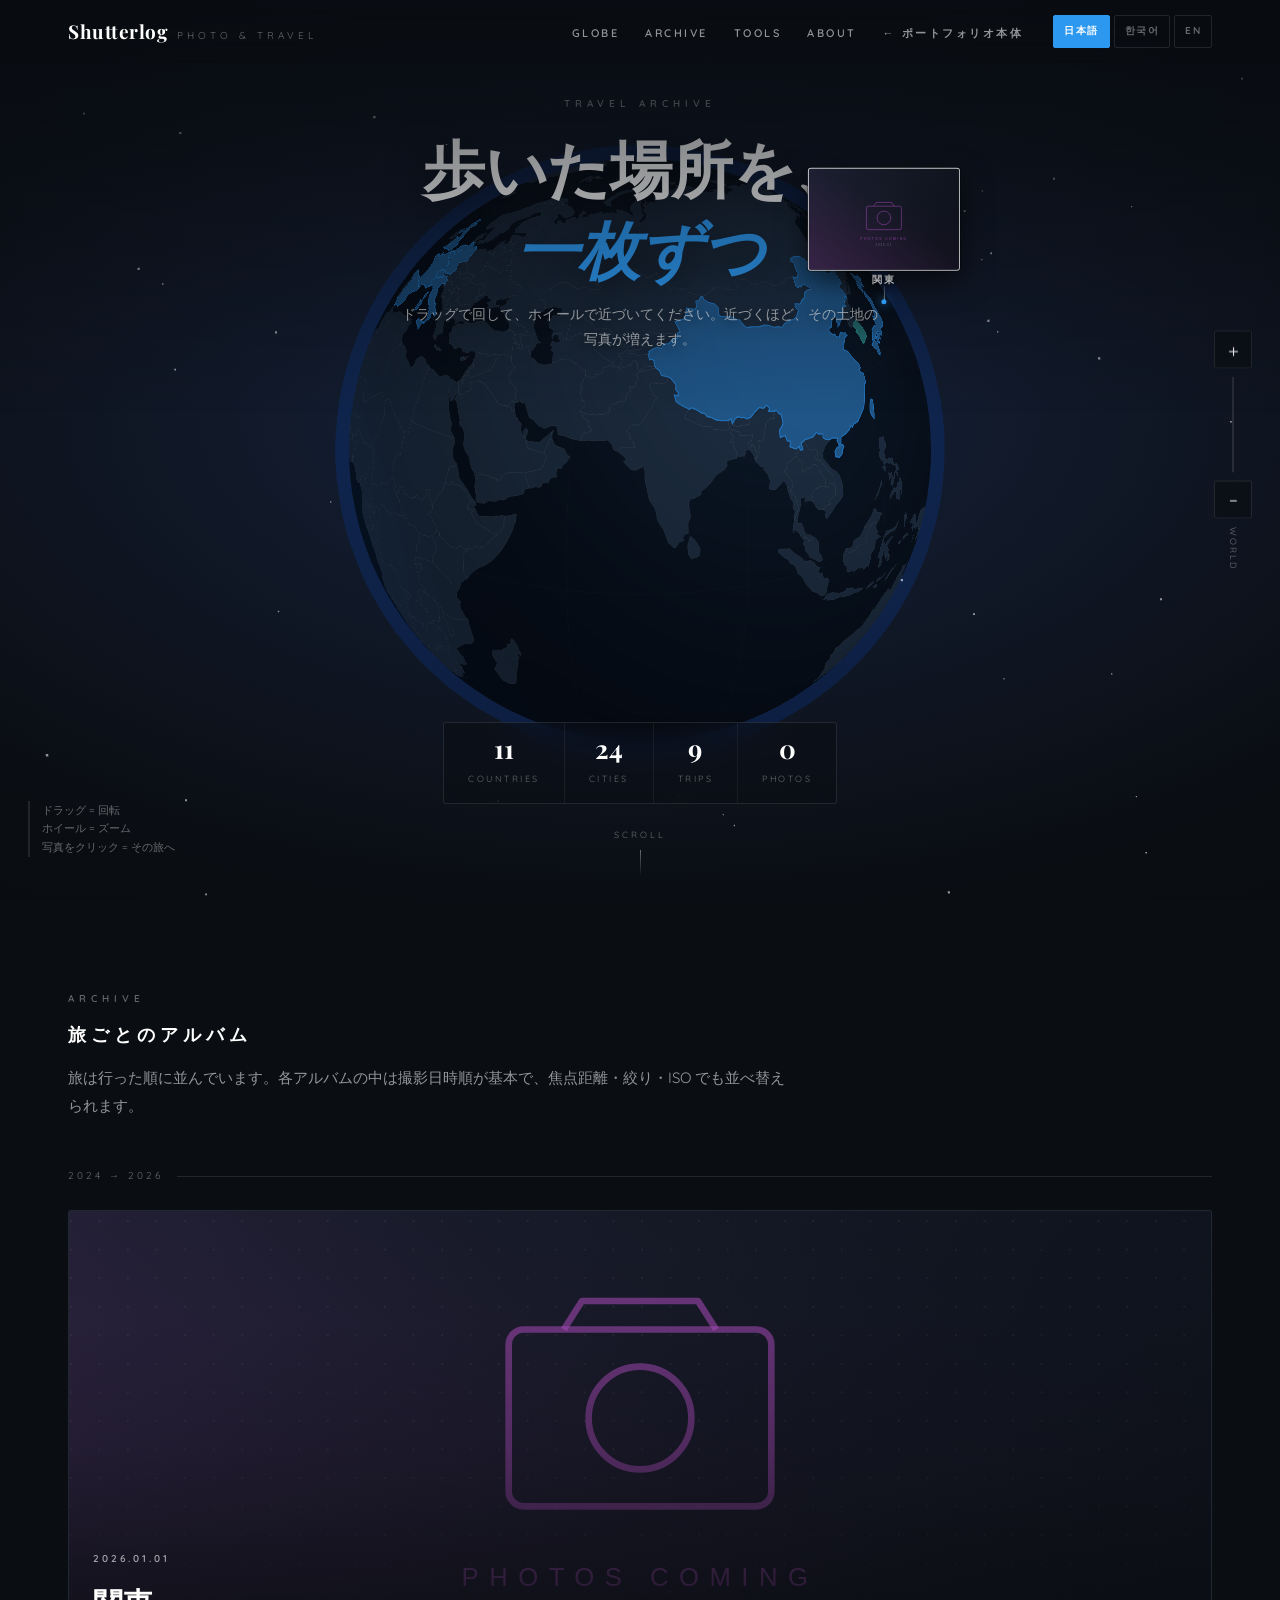
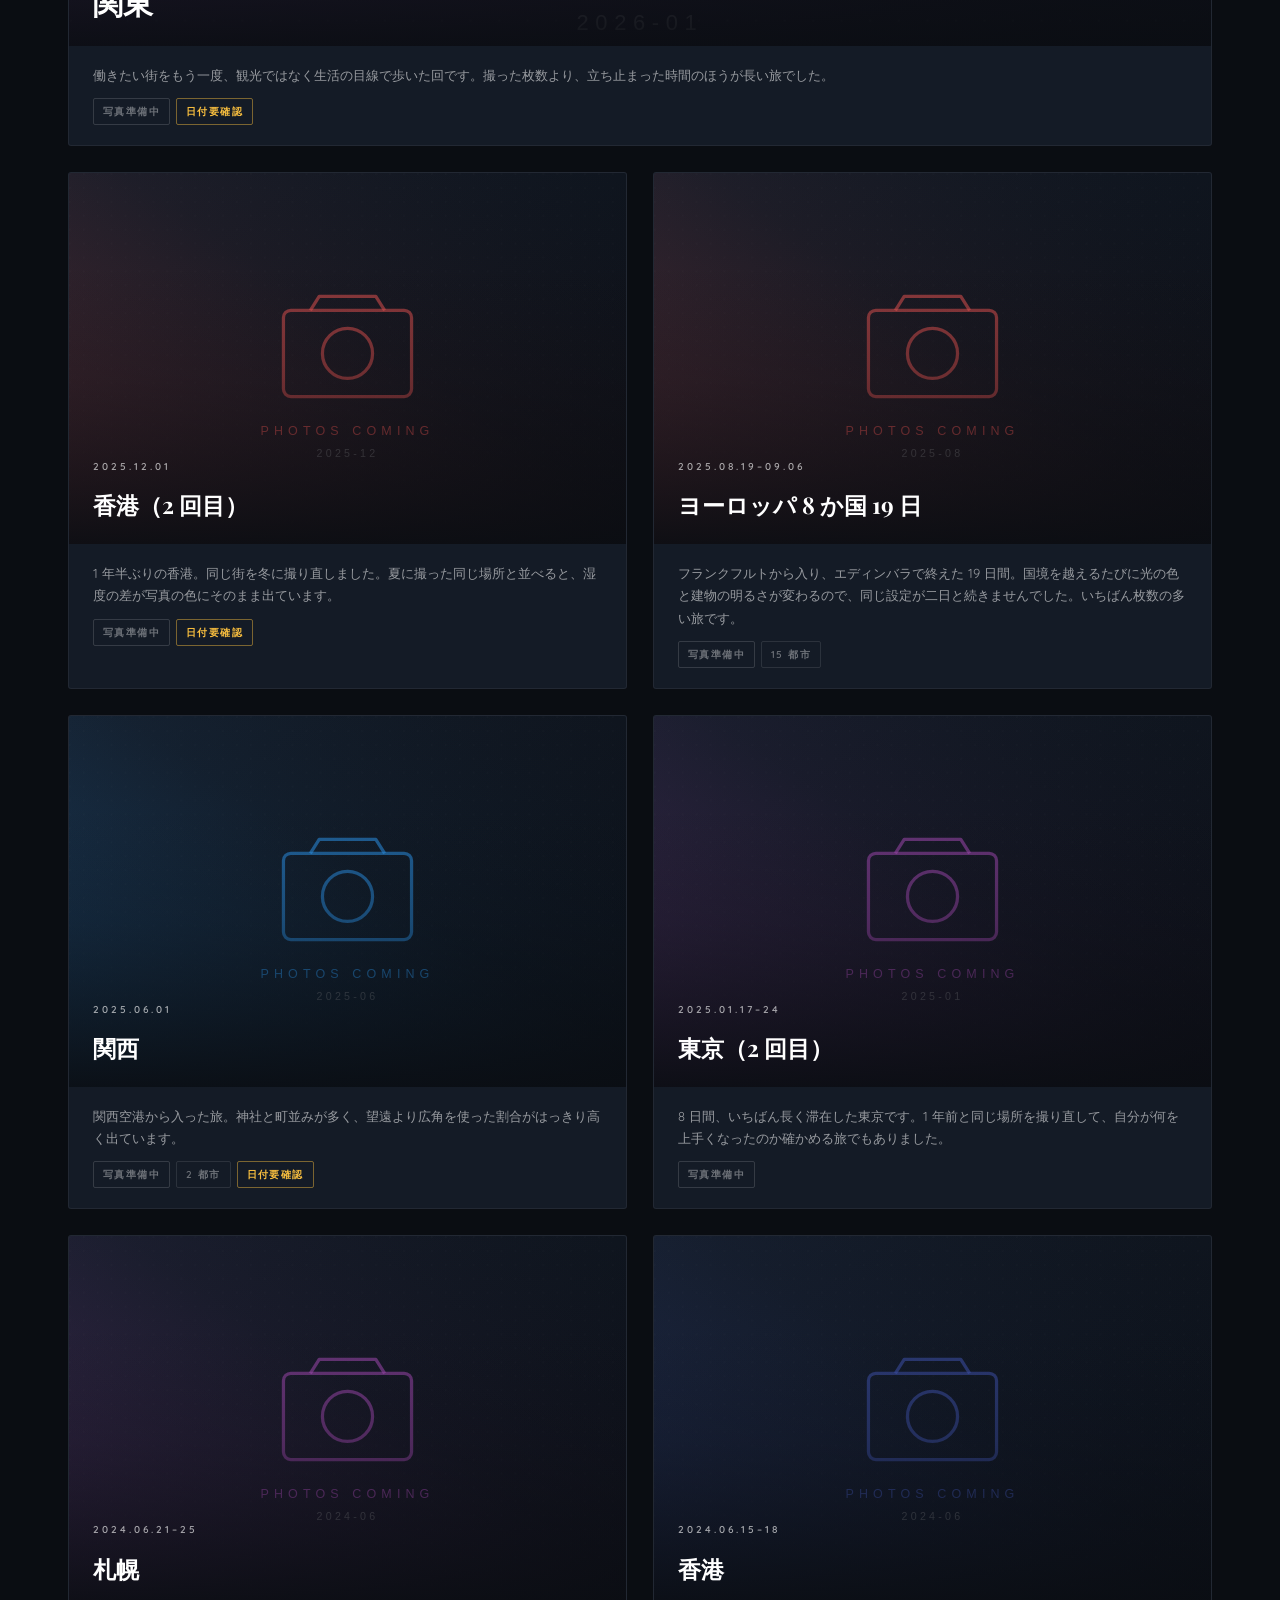
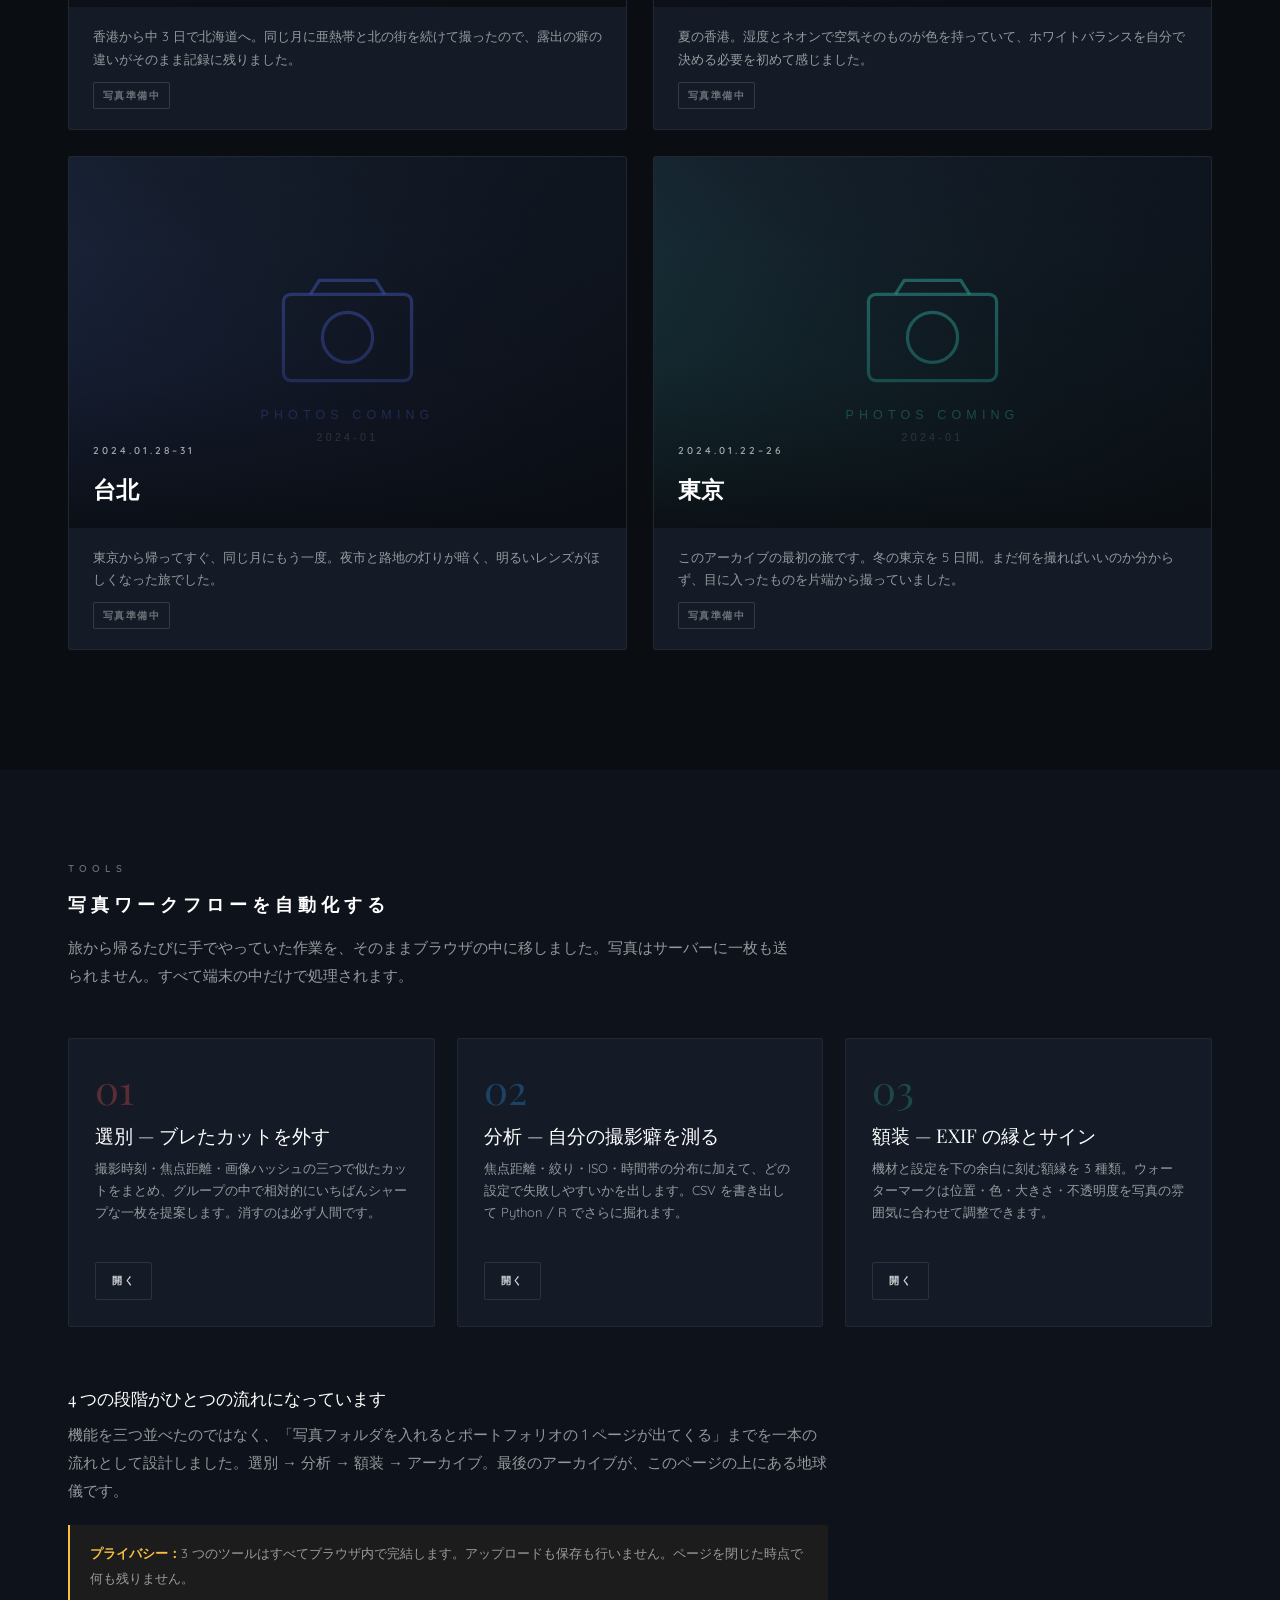
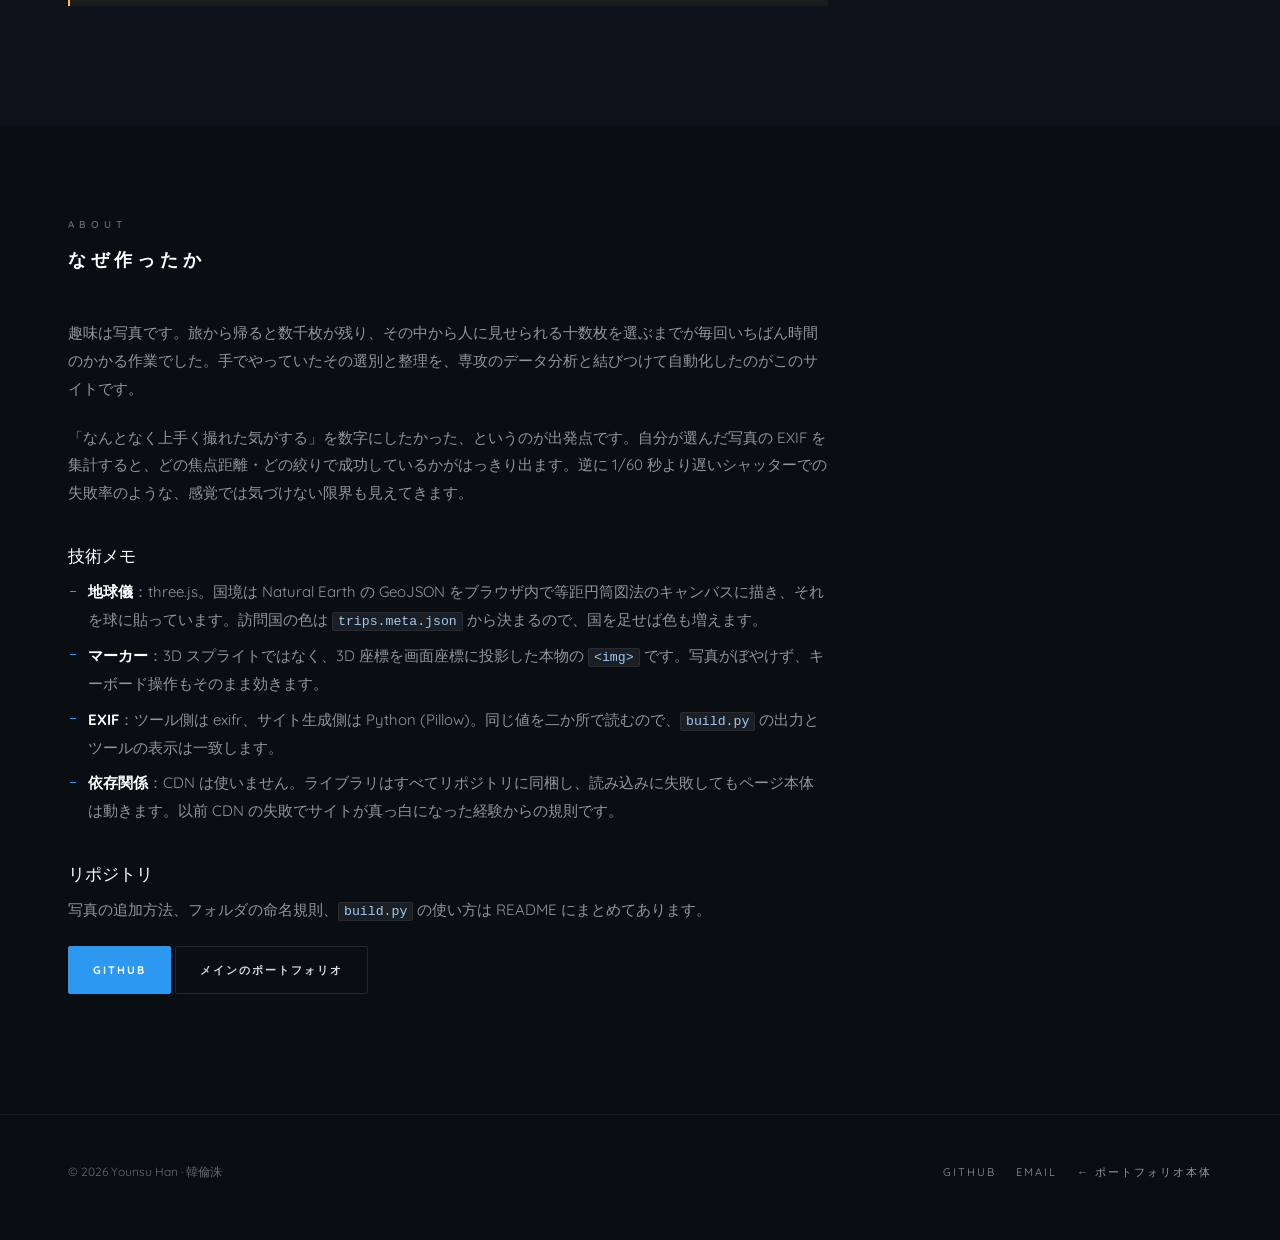
==== photo/index.html @ c4bc8bc1 "1" ====
<!DOCTYPE html>
<html lang="ja">
<head>
<meta charset="UTF-8" />
<meta name="viewport" content="width=device-width, initial-scale=1.0" />
<title>Shutterlog | 韓倫洙の写真と旅</title>
<meta name="description" content="ハンヨンス（韓倫洙）の趣味ポートフォリオ。旅の写真アーカイブと、自分の撮影ワークフローのために作った 3 つのブラウザツール（選別・EXIF 分析・額装）。" />
<meta property="og:title" content="Shutterlog | 韓倫洙の写真と旅" />
<meta property="og:description" content="旅の写真アーカイブと、自分のために作った写真ツール。すべてブラウザ内で動きます。" />
<meta property="og:type" content="website" />

<link rel="icon" href="data:image/svg+xml,%3Csvg xmlns='http://www.w3.org/2000/svg' viewBox='0 0 32 32'%3E%3Crect width='32' height='32' rx='6' fill='%230a0d12'/%3E%3Ccircle cx='16' cy='17' r='7' fill='none' stroke='%232c98f0' stroke-width='2'/%3E%3Cpath d='M9 10l2-3h10l2 3' fill='none' stroke='%232c98f0' stroke-width='2'/%3E%3C/svg%3E" />

<link rel="preconnect" href="https://fonts.googleapis.com" />
<link rel="preconnect" href="https://fonts.gstatic.com" crossorigin />
<link href="https://fonts.googleapis.com/css2?family=Quicksand:wght@300;400;500;600;700&family=Playfair+Display:ital,wght@0,400;0,700;1,400;1,700&display=swap" rel="stylesheet" />

<!-- ?v= 는 캐시 무효화용입니다. CSS / JS 를 고칠 때마다 숫자를 올리세요. -->
<link rel="stylesheet" href="style.css?v=5" />
</head>
<body>

<a class="skip-link" href="#main">Skip to content</a>

<header class="site-header" id="site-header">
  <div class="wrap">
    <a class="brand" href="./"><b>Shutterlog</b><span>Photo &amp; Travel</span></a>

    <button type="button" class="nav-toggle js-nav-toggle" aria-label="Menu" aria-expanded="false" aria-controls="site-nav">
      <span></span>
    </button>

    <nav class="site-nav" id="site-nav" aria-label="Section">
      <ul>
        <li><a href="#globe"   data-i18n="nav.globe">Globe</a></li>
        <li><a href="#archive" data-i18n="nav.archive">Archive</a></li>
        <li><a href="#tools"   data-i18n="nav.tools">Tools</a></li>
        <li><a href="#about"   data-i18n="nav.about">About</a></li>
        <li><a href="../" data-i18n="nav.main">← ポートフォリオ本体</a></li>
      </ul>
    </nav>

    <div class="lang-switch" role="group" aria-label="Language / 言語 / 언어">
      <button type="button" data-lang="ja" aria-pressed="true"  lang="ja">日本語</button>
      <button type="button" data-lang="ko" aria-pressed="false" lang="ko">한국어</button>
      <button type="button" data-lang="en" aria-pressed="false" lang="en">EN</button>
    </div>
  </div>
</header>

<main id="main">

  <!-- ============================================================== -->
  <!-- 지구본                                                          -->
  <!-- ============================================================== -->
  <section class="globe-stage" id="globe">
    <canvas id="globe-canvas" aria-hidden="true"></canvas>
    <div class="globe-markers" id="globe-markers"></div>

    <div class="globe-fallback">
      <div>
        <span class="heading-meta">Travel Archive</span>
        <h2 class="section-heading" data-i18n="globe.fallbackTitle">お使いの環境では地球儀を表示できません</h2>
        <p style="margin-top:16px;color:var(--dim)" data-i18n="globe.fallbackBody">下の一覧から旅ごとにご覧いただけます。</p>
        <p style="margin-top:20px"><a class="btn btn-primary" href="#archive" data-i18n="globe.fallbackCta">旅の一覧へ</a></p>
      </div>
    </div>

    <div class="globe-ui">
      <div class="globe-intro">
        <span class="heading-meta" data-i18n="globe.eyebrow">Travel Archive</span>
        <h1 id="globe-title">
          <span data-i18n="globe.title1">歩いた場所を、</span><br />
          <span class="accent" data-i18n="globe.title2">一枚ずつ</span>
        </h1>
        <p data-i18n="globe.lead">ドラッグで回して、ホイールで近づいてください。近づくほど、その土地の写真が増えます。</p>
      </div>

      <div class="globe-stats" id="globe-stats" aria-live="polite">
        <div><b data-count="countries">11</b><span data-i18n="stats.countries">Countries</span></div>
        <div><b data-count="cities">24</b><span data-i18n="stats.cities">Cities</span></div>
        <div><b data-count="trips">9</b><span data-i18n="stats.trips">Trips</span></div>
        <div><b data-count="photos">0</b><span data-i18n="stats.photos">Photos</span></div>
      </div>

      <div class="globe-zoom" role="group" aria-label="Zoom">
        <button type="button" id="zoom-in" aria-label="Zoom in">＋</button>
        <div class="zoom-rail"><div class="zoom-fill" id="zoom-fill"></div></div>
        <button type="button" id="zoom-out" aria-label="Zoom out">−</button>
        <span class="zoom-level" id="zoom-level">WORLD</span>
      </div>

      <p class="globe-hint">
        <span data-i18n="globe.hint1">ドラッグ = 回転</span><br />
        <span data-i18n="globe.hint2">ホイール = ズーム</span><br />
        <span data-i18n="globe.hint3">写真をクリック = その旅へ</span>
      </p>

      <article class="globe-peek" id="globe-peek" aria-live="polite">
        <img id="peek-img" src="" alt="" />
        <div class="globe-peek-body">
          <span class="heading-meta" id="peek-when">—</span>
          <h3 id="peek-title">—</h3>
          <p id="peek-note">—</p>
          <a class="btn btn-sm btn-primary" id="peek-link" href="#" data-i18n="globe.peekCta">この旅を見る</a>
        </div>
      </article>

      <a class="globe-scroll" href="#archive"><span data-i18n="globe.scroll">Scroll</span></a>
    </div>
  </section>

  <!-- ============================================================== -->
  <!-- 여행 아카이브                                                    -->
  <!-- ============================================================== -->
  <section class="section" id="archive">
    <div class="wrap">
      <div class="heading-block reveal">
        <span class="heading-meta" data-i18n="archive.eyebrow">Archive</span>
        <h2 class="section-heading" data-i18n="archive.heading">旅ごとのアルバム</h2>
        <p data-i18n="archive.lead">旅は行った順に並んでいます。各アルバムの中は撮影日時順が基本で、焦点距離・絞り・ISO でも並べ替えられます。</p>
      </div>

      <p class="trip-axis reveal"><span id="axis-label">2024 → 2026</span></p>

      <div class="trip-grid" id="trip-grid">
        <!-- JS 가 채웁니다. 스크립트가 죽었을 때를 위한 안내: -->
        <noscript>
          <p style="color:var(--dim)">旅の一覧を表示するには JavaScript が必要です。
            <a href="data/trips.json">trips.json</a> に全データがあります。</p>
        </noscript>
      </div>
    </div>
  </section>

  <!-- ============================================================== -->
  <!-- 도구                                                            -->
  <!-- ============================================================== -->
  <section class="section section--alt" id="tools">
    <div class="wrap">
      <div class="heading-block reveal">
        <span class="heading-meta" data-i18n="tools.eyebrow">Tools</span>
        <h2 class="section-heading" data-i18n="tools.heading">写真ワークフローを自動化する</h2>
        <p data-i18n="tools.lead">旅から帰るたびに手でやっていた作業を、そのままブラウザの中に移しました。写真はサーバーに一枚も送られません。すべて端末の中だけで処理されます。</p>
      </div>

      <div class="tool-grid">
        <a class="tool-card reveal" href="tools/cull.html" style="--accent:var(--red)">
          <span class="tool-step">01</span>
          <h3 data-i18n="tool1.title">選別 — ブレたカットを外す</h3>
          <p data-i18n="tool1.body">撮影時刻・焦点距離・画像ハッシュの三つで似たカットをまとめ、グループの中で相対的にいちばんシャープな一枚を提案します。消すのは必ず人間です。</p>
          <span class="btn btn-sm btn-outline" data-i18n="tool.open">開く</span>
        </a>

        <a class="tool-card reveal" href="tools/stats.html" style="--accent:var(--primary)">
          <span class="tool-step">02</span>
          <h3 data-i18n="tool2.title">分析 — 自分の撮影癖を測る</h3>
          <p data-i18n="tool2.body">焦点距離・絞り・ISO・時間帯の分布に加えて、どの設定で失敗しやすいかを出します。CSV を書き出して Python / R でさらに掘れます。</p>
          <span class="btn btn-sm btn-outline" data-i18n="tool.open">開く</span>
        </a>

        <a class="tool-card reveal" href="tools/frame.html" style="--accent:var(--teal)">
          <span class="tool-step">03</span>
          <h3 data-i18n="tool3.title">額装 — EXIF の縁とサイン</h3>
          <p data-i18n="tool3.body">機材と設定を下の余白に刻む額縁を 3 種類。ウォーターマークは位置・色・大きさ・不透明度を写真の雰囲気に合わせて調整できます。</p>
          <span class="btn btn-sm btn-outline" data-i18n="tool.open">開く</span>
        </a>
      </div>

      <div class="prose reveal" style="margin-top:4em">
        <h3 data-i18n="tools.pipeTitle">4 つの段階がひとつの流れになっています</h3>
        <p data-i18n="tools.pipeBody">機能を三つ並べたのではなく、「写真フォルダを入れるとポートフォリオの 1 ページが出てくる」までを一本の流れとして設計しました。選別 → 分析 → 額装 → アーカイブ。最後のアーカイブが、このページの上にある地球儀です。</p>
        <div class="note-box" data-i18n="tools.privacy"><b>プライバシー：</b>3 つのツールはすべてブラウザ内で完結します。アップロードも保存も行いません。ページを閉じた時点で何も残りません。</div>
      </div>
    </div>
  </section>

  <!-- ============================================================== -->
  <!-- About                                                          -->
  <!-- ============================================================== -->
  <section class="section" id="about">
    <div class="wrap">
      <div class="heading-block reveal">
        <span class="heading-meta" data-i18n="about.eyebrow">About</span>
        <h2 class="section-heading" data-i18n="about.heading">なぜ作ったか</h2>
      </div>

      <div class="prose reveal">
        <p data-i18n="about.p1">趣味は写真です。旅から帰ると数千枚が残り、その中から人に見せられる十数枚を選ぶまでが毎回いちばん時間のかかる作業でした。手でやっていたその選別と整理を、専攻のデータ分析と結びつけて自動化したのがこのサイトです。</p>
        <p data-i18n="about.p2">「なんとなく上手く撮れた気がする」を数字にしたかった、というのが出発点です。自分が選んだ写真の EXIF を集計すると、どの焦点距離・どの絞りで成功しているかがはっきり出ます。逆に 1/60 秒より遅いシャッターでの失敗率のような、感覚では気づけない限界も見えてきます。</p>

        <h3 data-i18n="about.techTitle">技術メモ</h3>
        <ul>
          <li data-i18n="about.tech1"><strong>地球儀</strong>：three.js。国境は Natural Earth の GeoJSON をブラウザ内で等距円筒図法のキャンバスに描き、それを球に貼っています。訪問国の色は <code>trips.meta.json</code> から決まるので、国を足せば色も増えます。</li>
          <li data-i18n="about.tech2"><strong>マーカー</strong>：3D スプライトではなく、3D 座標を画面座標に投影した本物の <code>&lt;img&gt;</code> です。写真がぼやけず、キーボード操作もそのまま効きます。</li>
          <li data-i18n="about.tech3"><strong>EXIF</strong>：ツール側は exifr、サイト生成側は Python (Pillow)。同じ値を二か所で読むので、<code>build.py</code> の出力とツールの表示は一致します。</li>
          <li data-i18n="about.tech4"><strong>依存関係</strong>：CDN は使いません。ライブラリはすべてリポジトリに同梱し、読み込みに失敗してもページ本体は動きます。以前 CDN の失敗でサイトが真っ白になった経験からの規則です。</li>
        </ul>

        <h3 data-i18n="about.repoTitle">リポジトリ</h3>
        <p data-i18n="about.repoBody">写真の追加方法、フォルダの命名規則、<code>build.py</code> の使い方は README にまとめてあります。</p>
        <p>
          <a class="btn btn-primary" href="https://github.com/YSHHAN36565362/githubpage" target="_blank" rel="noopener">GitHub</a>
          <a class="btn btn-outline" href="../" data-i18n="about.mainCta">メインのポートフォリオ</a>
        </p>
      </div>
    </div>
  </section>

</main>

<footer class="site-footer">
  <div class="wrap">
    <p>&copy; <span id="year">2026</span> Younsu Han · 韓倫洙</p>
    <nav>
      <a href="https://github.com/YSHHAN36565362" target="_blank" rel="noopener">GitHub</a>
      <a href="mailto:colejason932@gmail.com">Email</a>
      <a href="../" data-i18n="nav.main">← ポートフォリオ本体</a>
    </nav>
  </div>
</footer>

<!-- vendored — CDN 을 쓰지 않습니다. 하나가 실패해도 페이지는 살아 있습니다. -->
<script src="vendor/three.min.js?v=1"></script>
<script src="vendor/anime.min.js?v=1"></script>
<script src="data/world-110m.js?v=1"></script>
<script src="data/trips.js?v=1"></script>
<script src="js/i18n.js?v=1"></script>
<script src="js/globe.js?v=1"></script>
<script src="js/main.js?v=1"></script>
</body>
</html>
---- photo/style.css ----
/* ==================================================================
   style.css — Shutterlog (사진 · 여행 취미 포트폴리오)

   자기소개 사이트(githubpage)와 같은 디자인 언어를 씁니다:
     · 강조색 #2c98f0 + 틸 #2fa499
     · Quicksand(본문) + Playfair Display(제목)
     · 대문자 + 자간 5px 로 위계를 만들고, 글자 크기는 키우지 않음

   다른 점은 하나입니다 — 이쪽은 어두운 배경입니다.
   사진을 보여주는 사이트에서 흰 배경은 사진의 밝기를 잡아먹습니다.
   같은 팔레트를 어두운 면 위에 올린 것이지, 새 팔레트가 아닙니다.
   ================================================================== */

:root {
  --primary: #2c98f0;
  --teal:    #2fa499;
  --amber:   #f9bf3f;
  --red:     #ec5453;
  --purple:  #a84cb8;
  --indigo:  #4054b2;

  --bg:      #0a0d12;   /* 페이지 바닥 */
  --bg-2:    #0e131b;   /* 섹션 교대 */
  --panel:   #141b26;   /* 카드 */
  --panel-2: #1b2431;   /* 카드 위의 카드 */
  --line:    rgba(255,255,255,.10);
  --line-2:  rgba(255,255,255,.06);

  --text: rgba(255,255,255,.84);
  --dim:  rgba(255,255,255,.56);
  --meta: rgba(255,255,255,.38);

  --font-primary: 'Quicksand', -apple-system, BlinkMacSystemFont, 'Hiragino Sans',
                  'Noto Sans JP', 'Noto Sans KR', 'Malgun Gothic', sans-serif;
  --font-heading: 'Playfair Display', Georgia, 'Hiragino Mincho ProN',
                  'Noto Serif JP', 'Noto Serif KR', serif;
  --font-mono: 'SFMono-Regular', ui-monospace, Menlo, Consolas, monospace;

  --wrap: 1200px;
  --ease: cubic-bezier(.22,.61,.36,1);
  --ease-back: cubic-bezier(.175,.885,.32,1.275);
  --header-h: 64px;
}

*, *::before, *::after { box-sizing: border-box; }
html, body, h1, h2, h3, h4, p, ul, ol, li, figure, dl, dd { margin: 0; padding: 0; }
ul, ol { list-style: none; }

/* display:flex / grid 는 UA 스타일시트의 [hidden]{display:none} 을 이깁니다.
   숨기라고 했는데 보이는 사고를 막기 위한 전역 규칙입니다. */
[hidden] { display: none !important; }

html {
  scroll-behavior: smooth;
  scroll-padding-top: calc(var(--header-h) + 12px);
  overflow-x: clip;               /* hidden 과 달리 sticky 를 망가뜨리지 않습니다 */
  background: var(--bg);
}

body {
  font-family: var(--font-primary);
  font-size: 15px;
  line-height: 1.85;
  color: var(--text);
  background: var(--bg);
  -webkit-font-smoothing: antialiased;
  text-rendering: optimizeLegibility;
}

h1, h2, h3, h4 { font-family: var(--font-heading); font-weight: 400; color: #fff; line-height: 1.3; }
p { margin-bottom: 1.4em; }
p:last-child { margin-bottom: 0; }
img { max-width: 100%; display: block; }

a { color: var(--primary); text-decoration: none; transition: color .25s var(--ease); }
a:hover { color: #fff; }

::selection { background: var(--primary); color: #fff; }
:focus-visible { outline: 2px solid var(--primary); outline-offset: 3px; border-radius: 2px; }

.skip-link {
  position: absolute; left: -9999px; top: 0; z-index: 3000;
  background: var(--primary); color: #fff; padding: 10px 18px; font-weight: 700;
}
.skip-link:focus { left: 0; }

.sr-only {
  position: absolute; width: 1px; height: 1px; padding: 0; margin: -1px;
  overflow: hidden; clip: rect(0 0 0 0); white-space: nowrap; border: 0;
}

.wrap { max-width: var(--wrap); margin: 0 auto; padding: 0 28px; }

/* ==================================================================
   헤더
   ================================================================== */
.site-header {
  position: fixed; inset: 0 0 auto 0; z-index: 900; height: var(--header-h);
  display: flex; align-items: center;
  background: rgba(10,13,18,.55);
  backdrop-filter: blur(14px); -webkit-backdrop-filter: blur(14px);
  border-bottom: 1px solid transparent;
  transition: background .3s var(--ease), border-color .3s var(--ease);
}
.site-header.is-stuck { background: rgba(10,13,18,.9); border-bottom-color: var(--line-2); }
.site-header .wrap { display: flex; align-items: center; gap: 22px; width: 100%; }

.brand { display: flex; align-items: baseline; gap: 9px; font-family: var(--font-heading); color: #fff; }
.brand:hover { color: #fff; }
.brand b { font-weight: 700; font-size: 19px; letter-spacing: .5px; }
.brand span { font-size: 10px; letter-spacing: 4px; text-transform: uppercase; color: var(--meta); font-family: var(--font-primary); }

.site-nav { margin-left: auto; }
.site-nav ul { display: flex; gap: 26px; align-items: center; }
.site-nav a {
  font-size: 11px; letter-spacing: 2.5px; text-transform: uppercase;
  font-weight: 600; color: var(--dim); position: relative; padding: 6px 0;
}
.site-nav a::after {
  content: ''; position: absolute; left: 0; right: 100%; bottom: 0; height: 1px;
  background: var(--primary); transition: right .3s var(--ease);
}
.site-nav a:hover, .site-nav a[aria-current="page"] { color: #fff; }
.site-nav a:hover::after, .site-nav a[aria-current="page"]::after { right: 0; }

.lang-switch { display: flex; gap: 4px; margin-left: 8px; }
.lang-switch button {
  font: inherit; font-size: 10px; letter-spacing: 1.5px; font-weight: 700;
  padding: 6px 10px; border: 1px solid var(--line); background: transparent;
  color: var(--meta); cursor: pointer; border-radius: 2px;
  transition: all .25s var(--ease);
}
.lang-switch button:hover { color: #fff; border-color: rgba(255,255,255,.28); }
.lang-switch button[aria-pressed="true"] { background: var(--primary); border-color: var(--primary); color: #fff; }

.nav-toggle { display: none; }

/* ==================================================================
   버튼
   ================================================================== */
.btn {
  display: inline-flex; align-items: center; gap: 8px;
  font-size: 11px; font-weight: 700; letter-spacing: 2px; text-transform: uppercase;
  padding: 13px 24px; border-radius: 2px; border: 1px solid transparent;
  cursor: pointer; font-family: var(--font-primary);
  transition: all .28s var(--ease); white-space: nowrap;
}
.btn-primary { background: var(--primary); border-color: var(--primary); color: #fff; }
.btn-primary:hover { background: transparent; color: var(--primary); }
.btn-teal { background: var(--teal); border-color: var(--teal); color: #fff; }
.btn-teal:hover { background: transparent; color: var(--teal); }
.btn-outline { border-color: var(--line); color: var(--text); background: transparent; }
.btn-outline:hover { border-color: #fff; color: #fff; }
.btn-sm { padding: 9px 16px; font-size: 10px; letter-spacing: 1.5px; }
.btn[disabled] { opacity: .38; pointer-events: none; }

/* ==================================================================
   섹션 제목 — 크기가 아니라 대문자 + 자간으로 위계를 만듭니다
   ================================================================== */
.section { padding: 6em 0 8em; position: relative; }
.section--alt { background: var(--bg-2); }

.heading-meta {
  display: block; font-size: 10px; letter-spacing: 5px; text-transform: uppercase;
  color: var(--meta); font-weight: 600; margin-bottom: 14px;
}
.section-heading {
  font-family: var(--font-primary); font-size: 18px; font-weight: 700;
  letter-spacing: 5px; text-transform: uppercase; color: #fff;
}
.heading-block { margin-bottom: 3.2em; max-width: 720px; }
.heading-block p { color: var(--dim); margin-top: 1.2em; }

/* ==================================================================
   등장 연출
   기본값은 "보임" 입니다. JS 가 살아 있을 때만 body.reveal-ready 가 붙어
   숨김→등장이 켜집니다. 스크립트가 죽어도 내용은 전부 읽힙니다.
   ================================================================== */
.reveal { opacity: 1; transform: none; }
body.reveal-ready .reveal {
  opacity: 0; transform: translateY(26px);
  transition: opacity .8s var(--ease), transform .8s var(--ease);
}
body.reveal-ready .reveal.is-visible { opacity: 1; transform: none; }
@media (prefers-reduced-motion: reduce) {
  html { scroll-behavior: auto; }
  body.reveal-ready .reveal { opacity: 1 !important; transform: none !important; transition: none; }
}

/* ==================================================================
   지구본 스테이지
   ================================================================== */
.globe-stage {
  position: relative; height: 100vh; min-height: 620px;
  background:
    radial-gradient(120% 90% at 50% 46%, #16223a 0%, #0a0d12 62%, #07090d 100%);
  overflow: hidden;
}
#globe-canvas { position: absolute; inset: 0; width: 100%; height: 100%; display: block; }

/* 상단 스크림 — 마커가 제목 뒤로 지나가도 글자가 읽히게 합니다.
   마커는 UI 레이어보다 아래에 그려지므로, 제목 블록은 클릭을 통과시킵니다. */
.globe-stage::before {
  content: ''; position: absolute; inset: 0 0 auto 0; height: 46%;
  background: linear-gradient(to bottom, rgba(8,11,16,.72) 0%, rgba(8,11,16,.42) 42%, transparent 100%);
  pointer-events: none; z-index: 3;
}

/* 별 배경 — 캔버스가 죽어도 하늘은 남습니다 */
.globe-stars { position: absolute; inset: 0; pointer-events: none; opacity: .9; }

/* 마커는 three.js 가 그리지 않습니다. 3D 좌표를 화면 좌표로 투영해
   진짜 <img> 를 띄웁니다 — 사진이 또렷하고 클릭/포커스도 그대로 됩니다. */
.globe-markers { position: absolute; inset: 0; pointer-events: none; }

.gmarker {
  /* 진짜 좌표에 "밑동"을 두고 사진은 그 위로 세웁니다.
     겹칠 때 위로 밀어 올려도 위치가 거짓말이 되지 않습니다. */
  position: absolute; left: 0; top: 0;
  display: flex; flex-direction: column; align-items: center;
  pointer-events: auto; cursor: pointer; border: 0; padding: 0; background: none;
  font-family: var(--font-primary);
  transition: opacity .35s var(--ease);
  will-change: transform, opacity;
}
.gmarker-shot {
  position: relative; display: block; overflow: hidden; border-radius: 3px;
  border: 1.5px solid rgba(255,255,255,.75);
  box-shadow: 0 10px 30px rgba(0,0,0,.6), 0 0 0 1px rgba(0,0,0,.4);
  background: var(--panel); flex: 0 0 auto;
  transition: transform .32s var(--ease-back), border-color .3s var(--ease), box-shadow .3s var(--ease);
}
.gmarker-shot img { width: 100%; height: 100%; object-fit: cover; display: block; }
.gmarker:hover .gmarker-shot,
.gmarker:focus-visible .gmarker-shot {
  transform: scale(1.09); border-color: var(--primary);
  box-shadow: 0 16px 44px rgba(0,0,0,.7), 0 0 0 3px rgba(44,152,240,.35);
}
.gmarker-label {
  display: block; margin-top: 3px; height: 12px; line-height: 12px;
  font-size: 10px; letter-spacing: 2px; text-transform: uppercase; font-weight: 700;
  color: #fff; white-space: nowrap; text-shadow: 0 2px 8px rgba(0,0,0,.95);
  pointer-events: none;
}
/* 사진과 실제 지점을 잇는 선 — 높이는 JS 가 매 프레임 정합니다 */
.gmarker-stem {
  display: block; width: 1px; height: 0;
  background: linear-gradient(rgba(255,255,255,.15), rgba(255,255,255,.55));
  pointer-events: none;
}
.gmarker-tip {
  position: absolute; left: 50%; bottom: 0; width: 5px; height: 5px; border-radius: 50%;
  background: var(--primary); transform: translate(-50%, 50%);
  box-shadow: 0 0 10px var(--primary); pointer-events: none;
}
.gmarker-count {
  position: absolute; right: -7px; top: -7px; min-width: 20px; height: 20px;
  border-radius: 10px; background: var(--primary); color: #fff;
  font-size: 10px; font-weight: 700; line-height: 20px; text-align: center;
  padding: 0 5px; box-shadow: 0 2px 8px rgba(0,0,0,.5);
}
/* 사진이 없는 도시는 작은 점으로만 */
.gdot {
  position: absolute; left: 0; top: 0; width: 7px; height: 7px; margin: -3.5px 0 0 -3.5px;
  border-radius: 50%; background: var(--teal); pointer-events: none;
  box-shadow: 0 0 0 3px rgba(47,164,153,.22), 0 0 12px rgba(47,164,153,.8);
}

/* 스테이지 위 UI */
.globe-ui { position: absolute; inset: 0; pointer-events: none; }
.globe-ui > * { pointer-events: auto; }

.globe-intro {
  position: absolute; left: 0; right: 0; top: calc(var(--header-h) + 3.4vh);
  text-align: center; padding: 0 24px;
  pointer-events: none;              /* 뒤에 있는 사진 마커를 계속 누를 수 있게 */
}
.globe-intro .heading-meta { color: rgba(255,255,255,.5); }
.globe-intro h1 {
  font-size: clamp(30px, 5.6vw, 62px); font-weight: 700; letter-spacing: -.5px;
  text-shadow: 0 6px 40px rgba(0,0,0,.65);
}
.globe-intro h1 .accent { color: var(--primary); font-style: italic; }
.globe-intro p {
  color: rgba(255,255,255,.66); margin: 14px auto 0; max-width: 480px; font-size: 13.5px;
  text-shadow: 0 2px 14px rgba(0,0,0,.85);
}

.globe-stats {
  position: absolute; left: 50%; transform: translateX(-50%); bottom: 96px;
  display: flex; gap: 0; background: rgba(10,13,18,.5);
  backdrop-filter: blur(12px); -webkit-backdrop-filter: blur(12px);
  border: 1px solid var(--line); border-radius: 3px; overflow: hidden;
}
.globe-stats div { padding: 12px 24px; text-align: center; border-right: 1px solid var(--line-2); }
.globe-stats div:last-child { border-right: 0; }
.globe-stats b {
  display: block; font-family: var(--font-heading); font-size: 26px; color: #fff; line-height: 1.1;
}
.globe-stats span { font-size: 9px; letter-spacing: 2.5px; text-transform: uppercase; color: var(--meta); }

.globe-zoom {
  position: absolute; right: 28px; top: 50%; transform: translateY(-50%);
  display: flex; flex-direction: column; gap: 8px; align-items: center;
}
.globe-zoom button {
  width: 38px; height: 38px; border-radius: 2px; cursor: pointer;
  background: rgba(10,13,18,.55); border: 1px solid var(--line); color: #fff;
  backdrop-filter: blur(10px); -webkit-backdrop-filter: blur(10px);
  font-size: 17px; line-height: 1; font-family: var(--font-primary);
  transition: all .25s var(--ease);
}
.globe-zoom button:hover { border-color: var(--primary); background: rgba(44,152,240,.2); }
.globe-zoom .zoom-rail {
  width: 2px; height: 96px; background: var(--line); position: relative; border-radius: 1px;
}
.globe-zoom .zoom-fill {
  position: absolute; left: 0; right: 0; bottom: 0; background: var(--primary);
  border-radius: 1px; height: 0%; transition: height .3s var(--ease);
}
.globe-zoom .zoom-level {
  font-size: 9px; letter-spacing: 2px; text-transform: uppercase; color: var(--meta);
  writing-mode: vertical-rl; text-align: center;
}

.globe-hint {
  position: absolute; left: 28px; bottom: 28px; max-width: 220px;
  font-size: 11px; line-height: 1.7; color: var(--meta);
  border-left: 2px solid var(--line); padding-left: 12px;
}
.globe-hint kbd {
  font-family: var(--font-mono); font-size: 10px; background: rgba(255,255,255,.08);
  border: 1px solid var(--line); border-radius: 2px; padding: 1px 5px; color: var(--dim);
}

.globe-scroll {
  position: absolute; left: 50%; transform: translateX(-50%); bottom: 24px;
  font-size: 9px; letter-spacing: 3px; text-transform: uppercase; color: var(--meta);
  display: flex; flex-direction: column; align-items: center; gap: 6px;
}
.globe-scroll::after {
  content: ''; width: 1px; height: 26px;
  background: linear-gradient(var(--meta), transparent);
  animation: scroll-pulse 2.2s var(--ease) infinite;
}
@keyframes scroll-pulse { 0%,100% { opacity: .2; transform: scaleY(.5); transform-origin: top; } 50% { opacity: 1; transform: scaleY(1); } }

/* 지구본 위 여행 미리보기 패널 */
.globe-peek {
  position: absolute; left: 28px; top: 50%; transform: translateY(-50%) translateX(-14px);
  width: 260px; background: rgba(14,19,27,.86);
  backdrop-filter: blur(16px); -webkit-backdrop-filter: blur(16px);
  border: 1px solid var(--line); border-radius: 3px; overflow: hidden;
  opacity: 0; visibility: hidden; transition: opacity .3s var(--ease), transform .3s var(--ease), visibility .3s;
}
.globe-peek.is-open { opacity: 1; visibility: visible; transform: translateY(-50%) translateX(0); }
.globe-peek img, .globe-peek object { width: 100%; height: 150px; object-fit: cover; background: var(--panel); }
.globe-peek-body { padding: 16px 18px 18px; }
.globe-peek-body .heading-meta { margin-bottom: 6px; font-size: 9px; letter-spacing: 3px; }
.globe-peek-body h3 { font-size: 17px; margin-bottom: 6px; }
.globe-peek-body p { font-size: 12px; color: var(--dim); line-height: 1.65; margin-bottom: 12px; }

/* 지구본이 못 뜰 때(WebGL 없음) 대체 화면 */
.globe-fallback {
  position: absolute; inset: 0; display: none; place-items: center; text-align: center; padding: 24px;
}
.globe-stage.no-webgl .globe-fallback { display: grid; }
.globe-stage.no-webgl .globe-zoom,
.globe-stage.no-webgl .globe-hint { display: none; }

/* ==================================================================
   여행 목록
   여행이 10건 남짓이라 3열 격자로는 카드가 너무 작아집니다.
   → 큰 카드 2열 + 첫 카드는 가로로 넓게 쓰는 편집형 배치
   ================================================================== */
.trip-grid { display: grid; grid-template-columns: repeat(2, 1fr); gap: 26px; }
.trip-card {
  position: relative; display: block; border-radius: 3px; overflow: hidden;
  background: var(--panel); border: 1px solid var(--line-2); color: var(--text);
  transition: border-color .35s var(--ease), transform .45s var(--ease), box-shadow .45s var(--ease);
}
.trip-card:hover { border-color: rgba(255,255,255,.24); transform: translateY(-4px); box-shadow: 0 20px 50px rgba(0,0,0,.5); color: var(--text); }
.trip-card.is-feature { grid-column: 1 / -1; }
.trip-card.is-feature .trip-shot { aspect-ratio: 21 / 8; }

.trip-shot { position: relative; aspect-ratio: 3 / 2; overflow: hidden; background: var(--panel-2); }
.trip-shot img, .trip-shot object {
  width: 100%; height: 100%; object-fit: cover;
  transition: transform 1.1s var(--ease), filter .5s var(--ease);
}
.trip-card:hover .trip-shot img, .trip-card:hover .trip-shot object { transform: scale(1.055); }
.trip-shot::after {
  content: ''; position: absolute; inset: 0;
  background: linear-gradient(to top, rgba(10,13,18,.92) 0%, rgba(10,13,18,.25) 45%, transparent 75%);
}
.trip-shot-body { position: absolute; left: 24px; right: 24px; bottom: 20px; z-index: 2; }
.trip-shot-body h3 { font-size: 23px; font-weight: 700; margin-bottom: 4px; }
.trip-card.is-feature .trip-shot-body h3 { font-size: 30px; }
.trip-when {
  font-size: 10px; letter-spacing: 3px; text-transform: uppercase;
  color: rgba(255,255,255,.62); font-weight: 600;
}
.trip-note { padding: 18px 24px 20px; font-size: 13px; color: var(--dim); line-height: 1.7; }

.trip-chips { display: flex; flex-wrap: wrap; gap: 6px; margin-top: 12px; }
.chip {
  font-size: 10px; letter-spacing: 1.4px; text-transform: uppercase; font-weight: 600;
  padding: 4px 9px; border: 1px solid var(--line); border-radius: 2px; color: var(--meta);
}
.chip--photo { border-color: rgba(44,152,240,.4); color: #7cc0f5; }
.chip--review { border-color: rgba(249,191,63,.45); color: var(--amber); }
.chip--empty { border-color: rgba(255,255,255,.14); color: var(--meta); }

/* 타임라인 축 — 여행 수가 적어서 목록이 허전해 보이지 않게 잡아 줍니다 */
.trip-axis {
  display: flex; align-items: center; gap: 14px; margin: 0 0 2.4em;
  font-size: 10px; letter-spacing: 3px; text-transform: uppercase; color: var(--meta);
}
.trip-axis::after { content: ''; flex: 1; height: 1px; background: var(--line); }

/* ==================================================================
   도구 소개 카드
   ================================================================== */
.tool-grid { display: grid; grid-template-columns: repeat(3, 1fr); gap: 22px; }
.tool-card {
  display: flex; flex-direction: column; padding: 30px 26px 26px;
  background: var(--panel); border: 1px solid var(--line-2); border-radius: 3px;
  color: var(--text); position: relative; overflow: hidden;
  transition: border-color .35s var(--ease), transform .45s var(--ease);
}
.tool-card::before {
  content: ''; position: absolute; inset: 0 0 auto 0; height: 2px;
  background: var(--accent, var(--primary)); transform: scaleX(0); transform-origin: left;
  transition: transform .5s var(--ease);
}
.tool-card:hover { border-color: rgba(255,255,255,.2); transform: translateY(-4px); color: var(--text); }
.tool-card:hover::before { transform: scaleX(1); }
.tool-step {
  font-family: var(--font-heading); font-size: 40px; line-height: 1;
  color: var(--accent, var(--primary)); opacity: .32; margin-bottom: 14px;
}
.tool-card h3 { font-size: 19px; margin-bottom: 10px; }
.tool-card p { font-size: 13px; color: var(--dim); line-height: 1.7; flex: 1; }
.tool-card .btn { margin-top: 20px; align-self: flex-start; }

/* ==================================================================
   본문 흐름 (긴 설명 블록)
   ================================================================== */
.prose { max-width: 760px; }
.prose h3 { font-size: 17px; margin: 2.2em 0 .7em; color: #fff; }
.prose p { color: var(--dim); }
.prose ul { margin: 0 0 1.4em; }
.prose ul li { position: relative; padding-left: 20px; color: var(--dim); margin-bottom: .5em; }
.prose ul li::before {
  content: ''; position: absolute; left: 2px; top: .82em; width: 6px; height: 1px; background: var(--primary);
}
.prose code {
  font-family: var(--font-mono); font-size: .88em; background: rgba(255,255,255,.07);
  border: 1px solid var(--line-2); border-radius: 2px; padding: 1px 5px; color: #9ecbf3;
}
.prose strong { color: #fff; font-weight: 700; }

.note-box {
  border-left: 2px solid var(--amber); background: rgba(249,191,63,.06);
  padding: 16px 20px; border-radius: 0 3px 3px 0; font-size: 13px; color: var(--dim);
}
.note-box b { color: var(--amber); }

/* ==================================================================
   푸터
   ================================================================== */
.site-footer {
  border-top: 1px solid var(--line-2); padding: 46px 0 60px; background: var(--bg);
}
.site-footer .wrap { display: flex; flex-wrap: wrap; gap: 22px; align-items: center; }
.site-footer p { font-size: 12px; color: var(--meta); margin: 0; }
.site-footer nav { margin-left: auto; display: flex; gap: 20px; }
.site-footer nav a { font-size: 11px; letter-spacing: 2px; text-transform: uppercase; color: var(--dim); }

/* ==================================================================
   반응형
   ================================================================== */
@media (max-width: 980px) {
  .tool-grid { grid-template-columns: 1fr; }
  .globe-peek { display: none; }
  .globe-zoom { right: 14px; }
}
@media (max-width: 780px) {
  :root { --header-h: 56px; }
  .wrap { padding: 0 20px; }
  .section { padding: 4.4em 0 5.6em; }
  .trip-grid { grid-template-columns: 1fr; gap: 20px; }
  .trip-card.is-feature .trip-shot { aspect-ratio: 3 / 2; }
  .trip-card.is-feature .trip-shot-body h3 { font-size: 23px; }

  .site-nav {
    position: fixed; inset: var(--header-h) 0 auto 0; margin: 0;
    background: rgba(10,13,18,.97); backdrop-filter: blur(16px);
    border-bottom: 1px solid var(--line-2);
    max-height: 0; overflow: hidden; transition: max-height .4s var(--ease);
  }
  .site-nav.is-open { max-height: 60vh; }
  .site-nav ul { flex-direction: column; gap: 0; padding: 8px 20px 18px; }
  .site-nav li { border-bottom: 1px solid var(--line-2); }
  .site-nav li:last-child { border-bottom: 0; }
  .site-nav a { display: block; padding: 15px 0; font-size: 12px; }
  .nav-toggle {
    display: block; margin-left: auto; width: 38px; height: 38px; border-radius: 2px;
    background: transparent; border: 1px solid var(--line); cursor: pointer; position: relative;
  }
  .nav-toggle span, .nav-toggle span::before, .nav-toggle span::after {
    content: ''; position: absolute; left: 50%; width: 16px; height: 1.5px;
    background: #fff; transform: translateX(-50%); transition: all .3s var(--ease);
  }
  .nav-toggle span { top: 50%; margin-top: -.75px; }
  .nav-toggle span::before { top: -5px; left: 0; transform: none; }
  .nav-toggle span::after  { top:  5px; left: 0; transform: none; }
  .nav-toggle[aria-expanded="true"] span { background: transparent; }
  .nav-toggle[aria-expanded="true"] span::before { top: 0; transform: rotate(45deg); }
  .nav-toggle[aria-expanded="true"] span::after  { top: 0; transform: rotate(-45deg); }
  .lang-switch { order: -1; margin-left: auto; }

  .globe-stats { bottom: 78px; }
  .globe-stats div { padding: 9px 14px; }
  .globe-stats b { font-size: 20px; }
  .globe-hint { display: none; }
}

/* ==================================================================
   여행 상세 페이지
   ================================================================== */
.trip-page { padding: calc(var(--header-h) + 46px) 0 90px; }
.trip-crumb { margin-bottom: 30px; }
.trip-crumb a { font-size: 11px; letter-spacing: 2px; text-transform: uppercase; color: var(--dim); }

.trip-head { max-width: 760px; margin-bottom: 2.6em; }
.trip-head h1 { font-size: clamp(28px, 4.4vw, 46px); font-weight: 700; margin-bottom: .35em; }
.trip-lead { color: var(--dim); font-size: 15px; }
.trip-head .trip-chips { margin-top: 18px; }

.trip-spots { margin-bottom: 2.4em; }
.spot-list { display: flex; flex-wrap: wrap; gap: 8px; margin-top: 4px; }
.spot-list li {
  font-size: 11px; letter-spacing: 1.5px; padding: 5px 11px;
  border: 1px solid var(--line); border-radius: 2px; color: var(--dim);
}

/* --- 정렬 바 --- */
.sortbar {
  display: flex; flex-wrap: wrap; align-items: center; gap: 12px;
  padding: 14px 0 18px; margin-bottom: 22px;
  border-top: 1px solid var(--line-2); border-bottom: 1px solid var(--line-2);
  position: sticky; top: var(--header-h); z-index: 400;
  background: rgba(10,13,18,.92);
  backdrop-filter: blur(12px); -webkit-backdrop-filter: blur(12px);
}
.sortbar-label {
  font-size: 10px; letter-spacing: 3px; text-transform: uppercase; color: var(--meta);
}
.sortbar-opts { display: flex; flex-wrap: wrap; gap: 4px; }
.sortbar-opts button, .sort-dir {
  font: inherit; font-size: 11px; font-weight: 600; letter-spacing: 1px;
  padding: 7px 13px; border: 1px solid var(--line); background: transparent;
  color: var(--dim); border-radius: 2px; cursor: pointer;
  transition: all .22s var(--ease); font-family: var(--font-primary);
}
.sortbar-opts button:hover, .sort-dir:hover { color: #fff; border-color: rgba(255,255,255,.3); }
.sortbar-opts button[aria-pressed="true"] {
  background: var(--primary); border-color: var(--primary); color: #fff;
}
.sort-dir { margin-left: auto; }

/* --- 갤러리 (저스티파이드 행) --- */
.gallery { display: flex; flex-wrap: wrap; gap: 10px; align-items: flex-start; }
.shot {
  position: relative; padding: 0; border: 0; background: var(--panel);
  overflow: hidden; cursor: zoom-in; border-radius: 2px; display: block;
  width: 260px; height: 180px;      /* JS 가 계산 전까지 쓰는 기본값 */
}
.shot img {
  width: 100%; height: 100%; object-fit: cover;
  transition: transform .8s var(--ease), opacity .5s var(--ease);
}
.shot:hover img { transform: scale(1.05); }
.shot-exif {
  position: absolute; left: 0; right: 0; bottom: 0; padding: 22px 12px 9px;
  font-size: 10px; letter-spacing: 1.2px; color: rgba(255,255,255,.9);
  background: linear-gradient(to top, rgba(0,0,0,.82), transparent);
  text-align: left; opacity: 0; transition: opacity .3s var(--ease);
  font-family: var(--font-mono); pointer-events: none;
}
.shot:hover .shot-exif, .shot:focus-visible .shot-exif { opacity: 1; }

/* --- 사진이 아직 없을 때 --- */
.empty-state {
  border: 1px dashed var(--line); border-radius: 3px; padding: 46px 32px;
  text-align: center; color: var(--dim);
}
.empty-state p { margin-bottom: .9em; }
.empty-how { font-size: 13px; color: var(--meta); }
.empty-folder code {
  font-family: var(--font-mono); font-size: 12px; color: #7cc0f5;
  background: rgba(44,152,240,.08); border: 1px solid rgba(44,152,240,.22);
  border-radius: 2px; padding: 5px 12px; display: inline-block;
}

/* --- 라이트박스 --- */
.lightbox {
  position: fixed; inset: 0; z-index: 2000; background: rgba(5,7,10,.95);
  display: grid; place-items: center; padding: 56px 68px;
  backdrop-filter: blur(6px); -webkit-backdrop-filter: blur(6px);
}
.lightbox[hidden] { display: none; }
.lb-figure { max-width: 100%; max-height: 100%; display: flex; flex-direction: column; gap: 14px; }
.lb-figure img {
  max-width: 100%; max-height: calc(100vh - 150px); object-fit: contain;
  margin: 0 auto; border-radius: 2px; box-shadow: 0 30px 90px rgba(0,0,0,.7);
}
.lb-meta { display: flex; gap: 18px; align-items: baseline; justify-content: center; flex-wrap: wrap; }
.lb-count { font-size: 11px; letter-spacing: 2px; color: var(--meta); }
.lb-exif { font-family: var(--font-mono); font-size: 11px; color: var(--dim); letter-spacing: .4px; }
.lb-close, .lb-nav {
  position: absolute; background: rgba(255,255,255,.06); border: 1px solid var(--line);
  color: #fff; cursor: pointer; border-radius: 2px; font-family: var(--font-primary);
  transition: all .25s var(--ease);
}
.lb-close { top: 20px; right: 22px; width: 40px; height: 40px; font-size: 15px; }
.lb-nav { top: 50%; transform: translateY(-50%); width: 42px; height: 66px; font-size: 26px; line-height: 1; }
.lb-prev { left: 16px; } .lb-next { right: 16px; }
.lb-close:hover, .lb-nav:hover { background: var(--primary); border-color: var(--primary); }

@media (max-width: 780px) {
  .trip-page { padding-top: calc(var(--header-h) + 28px); }
  .sortbar { gap: 8px; padding: 10px 0 12px; }
  .sort-dir { margin-left: 0; }
  .lightbox { padding: 56px 12px 70px; }
  .lb-nav { width: 34px; height: 54px; font-size: 22px; }
  .shot-exif { opacity: 1; }         /* 모바일은 hover 가 없습니다 */
}
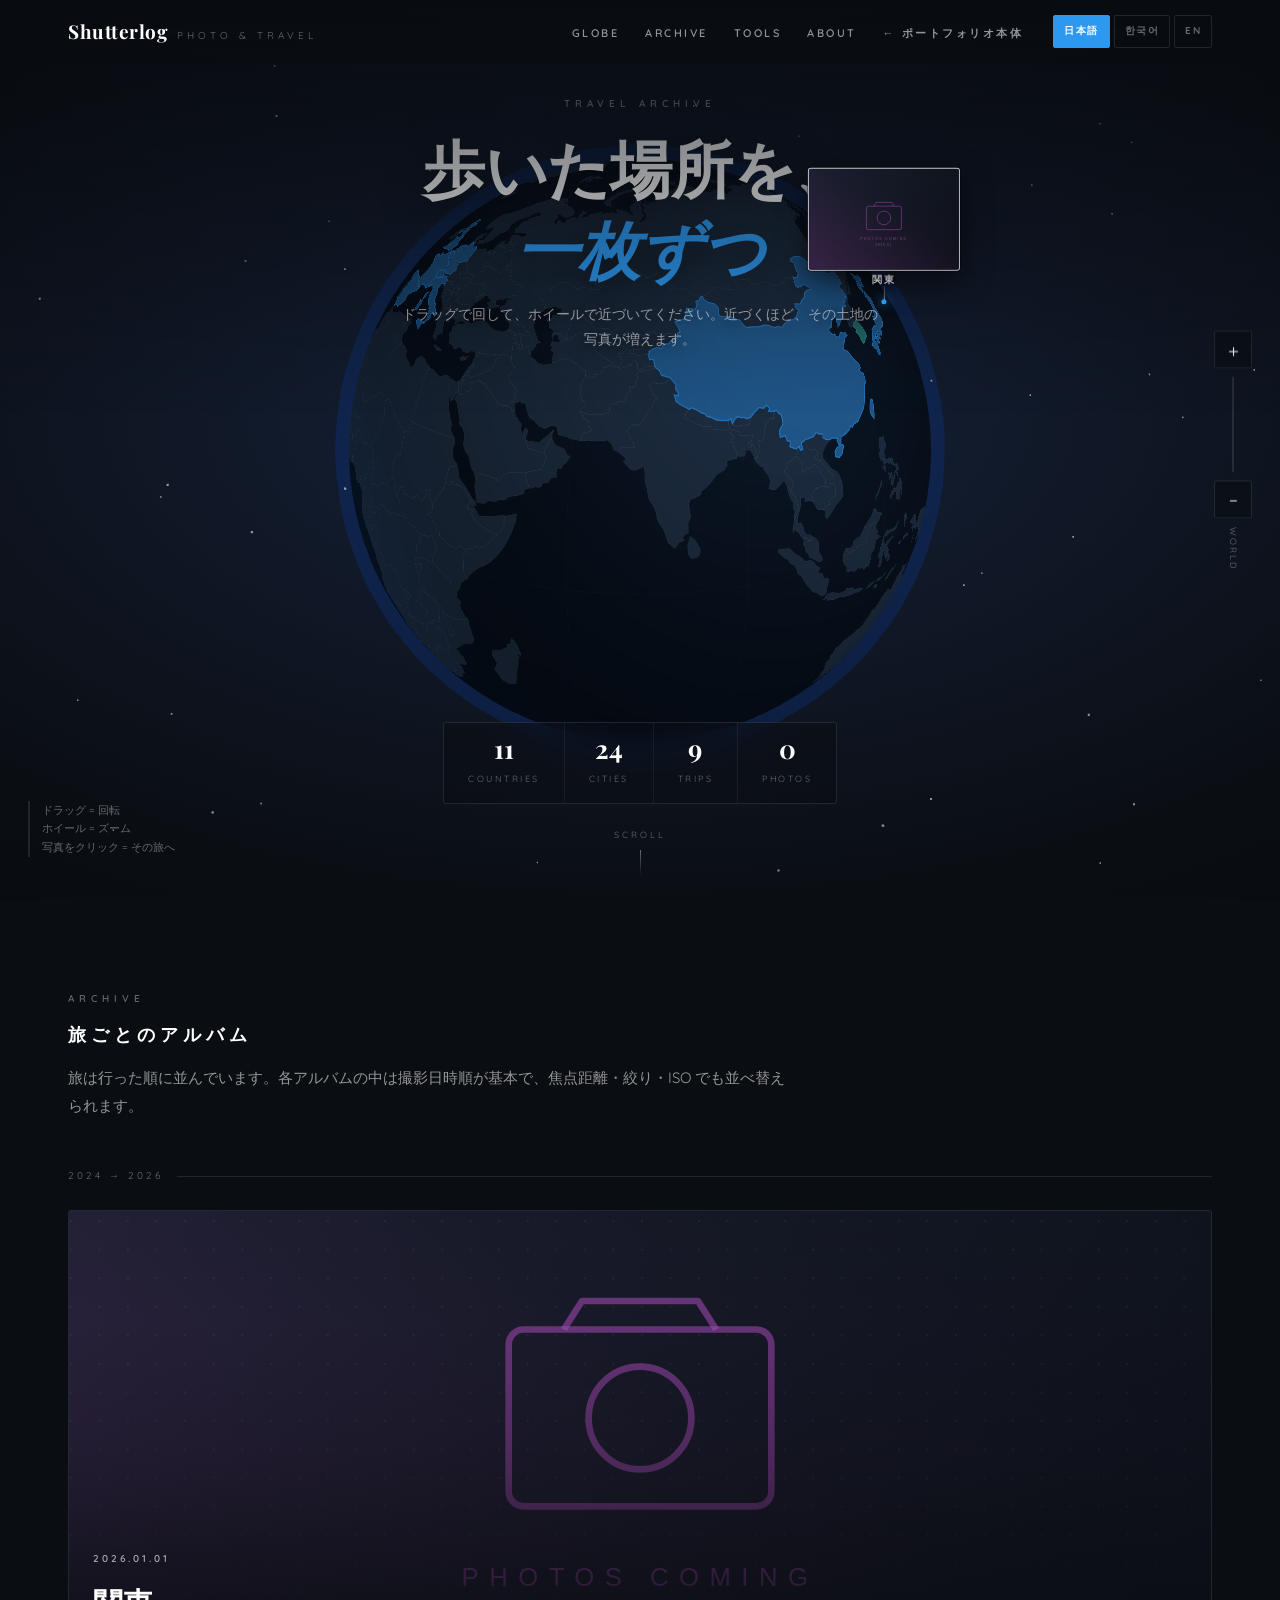
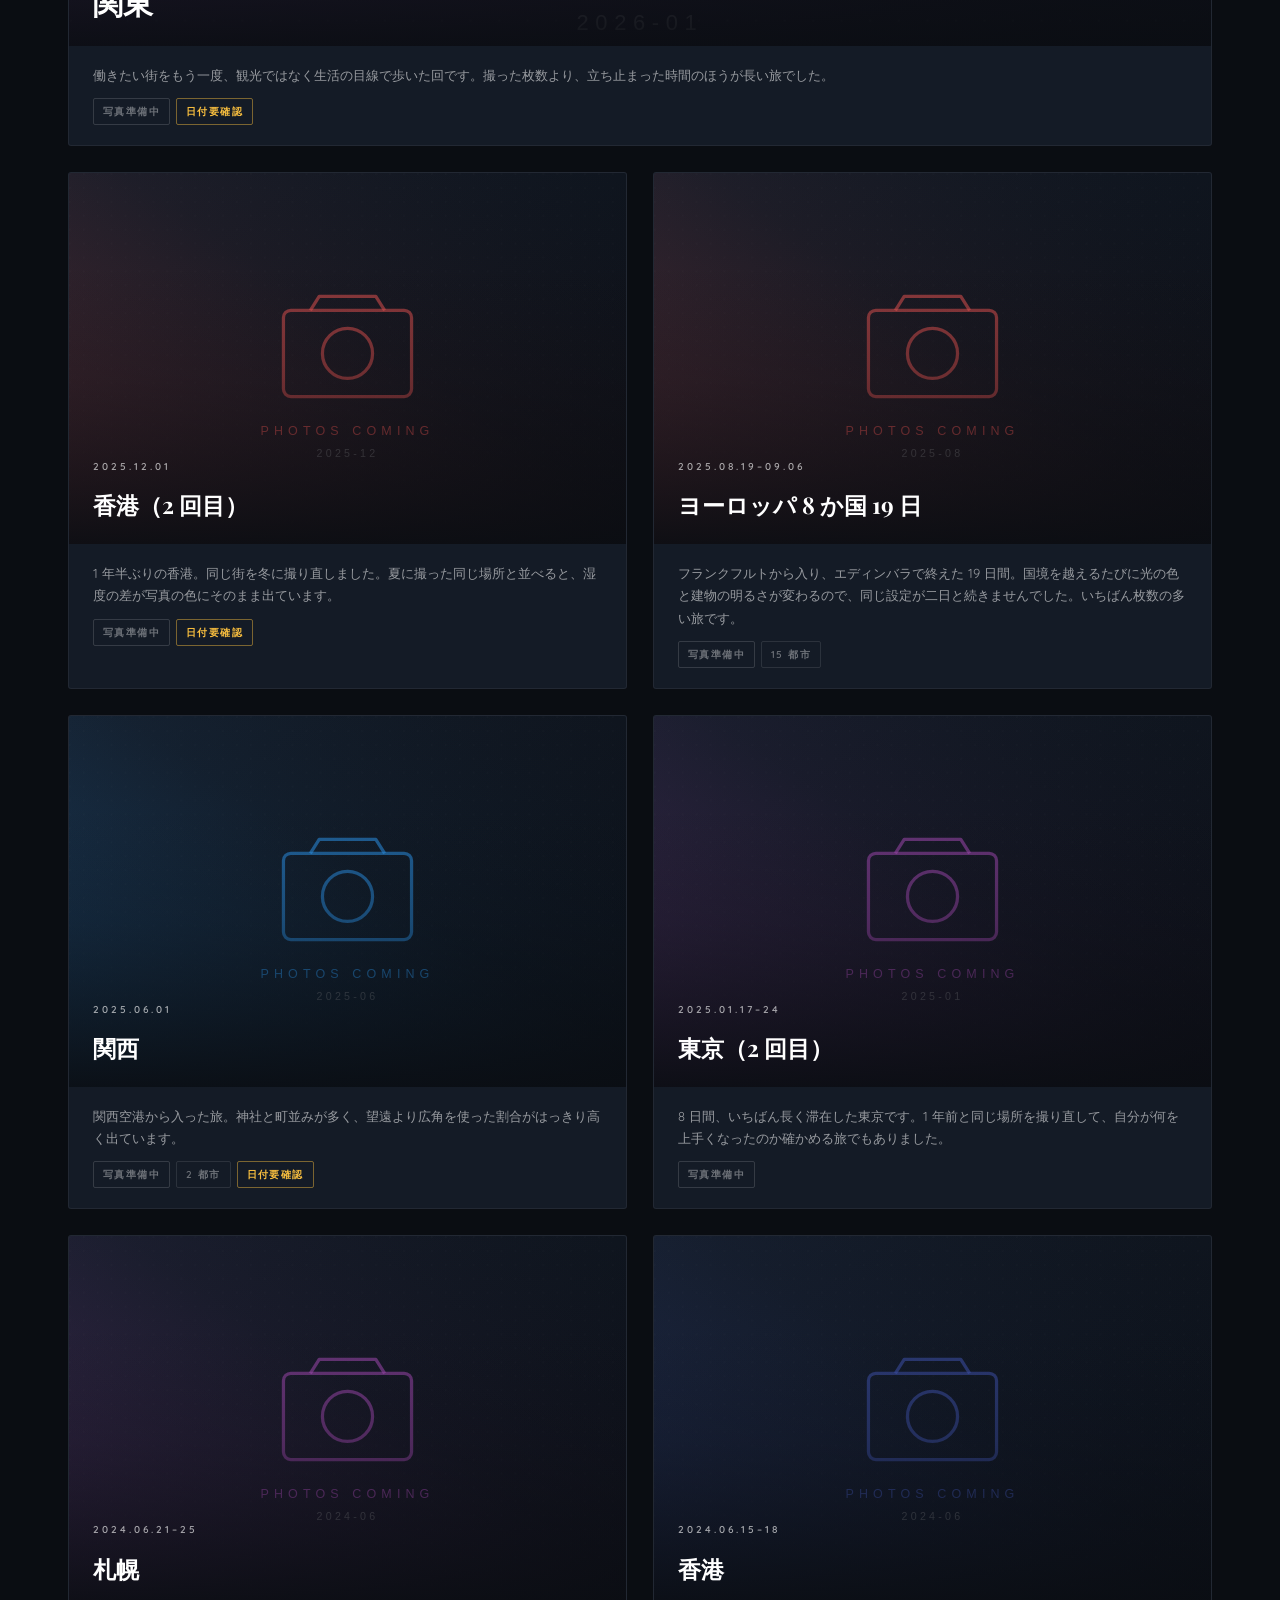
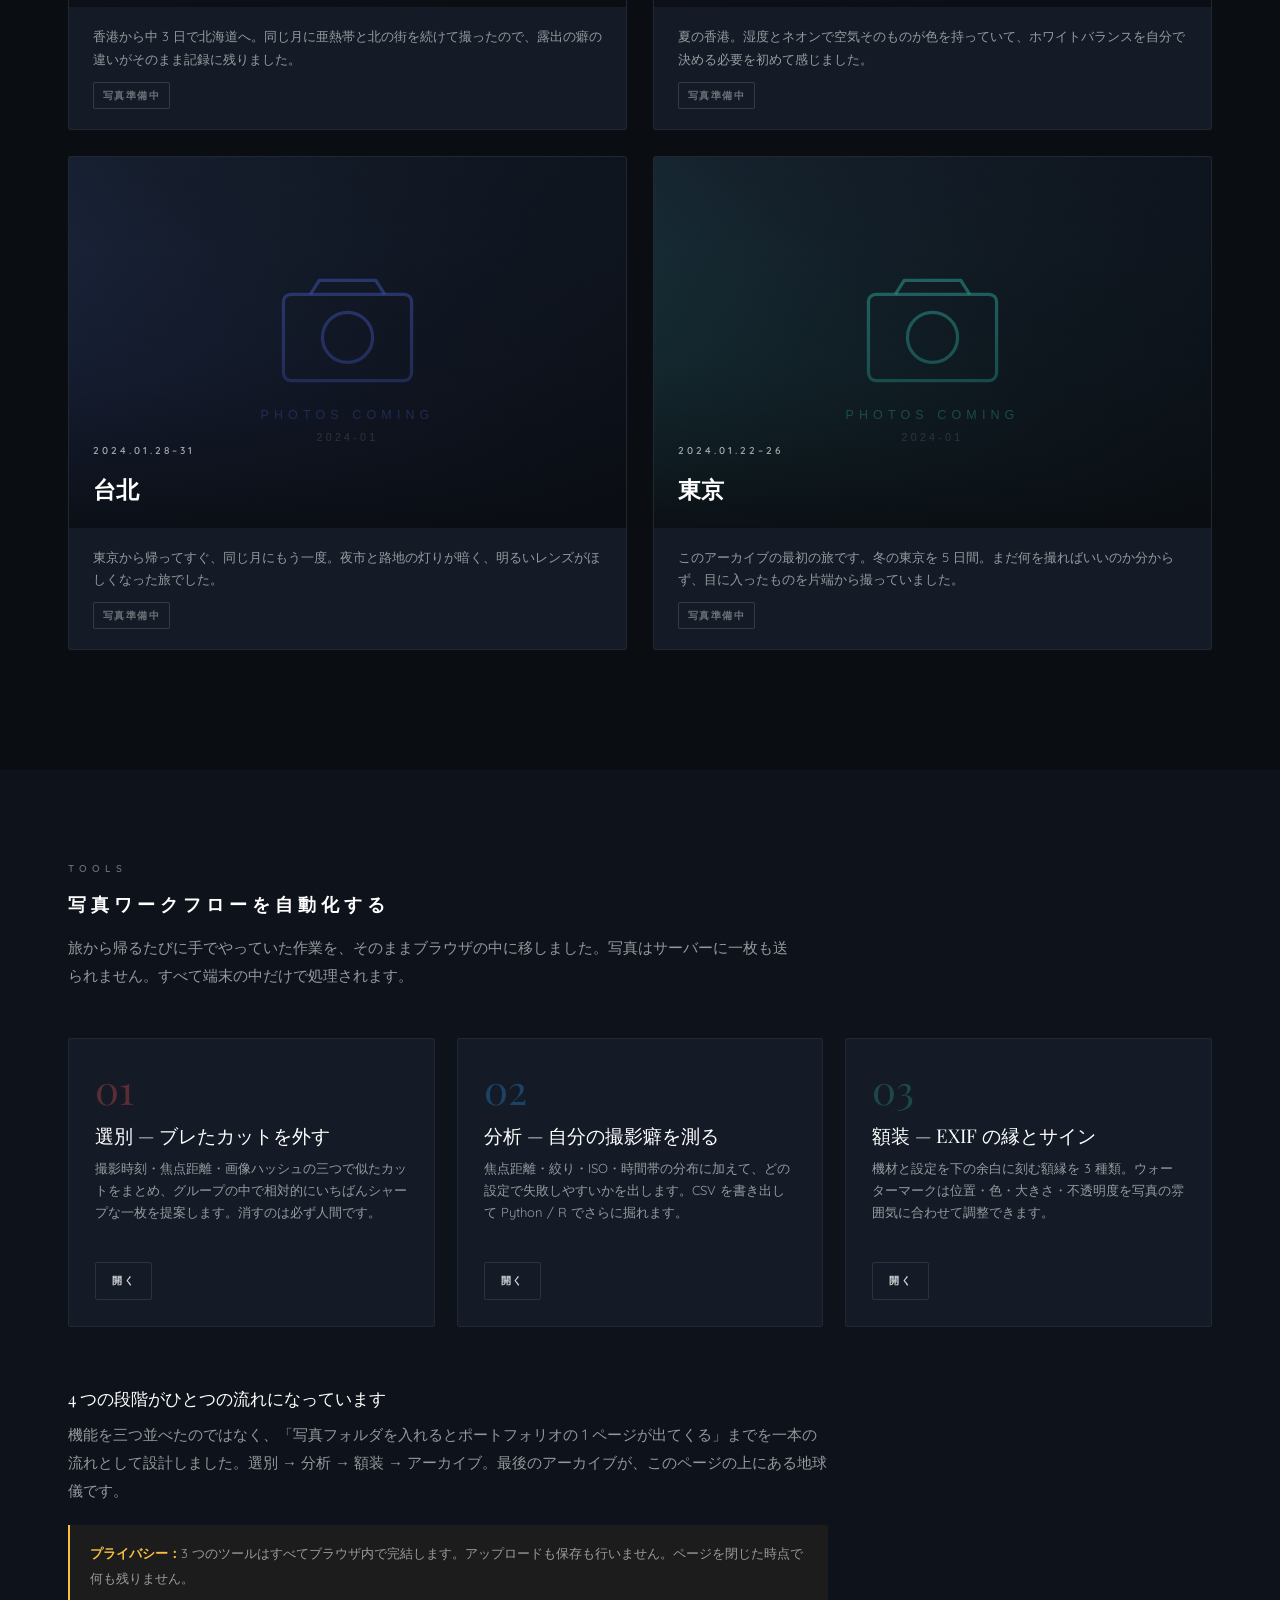
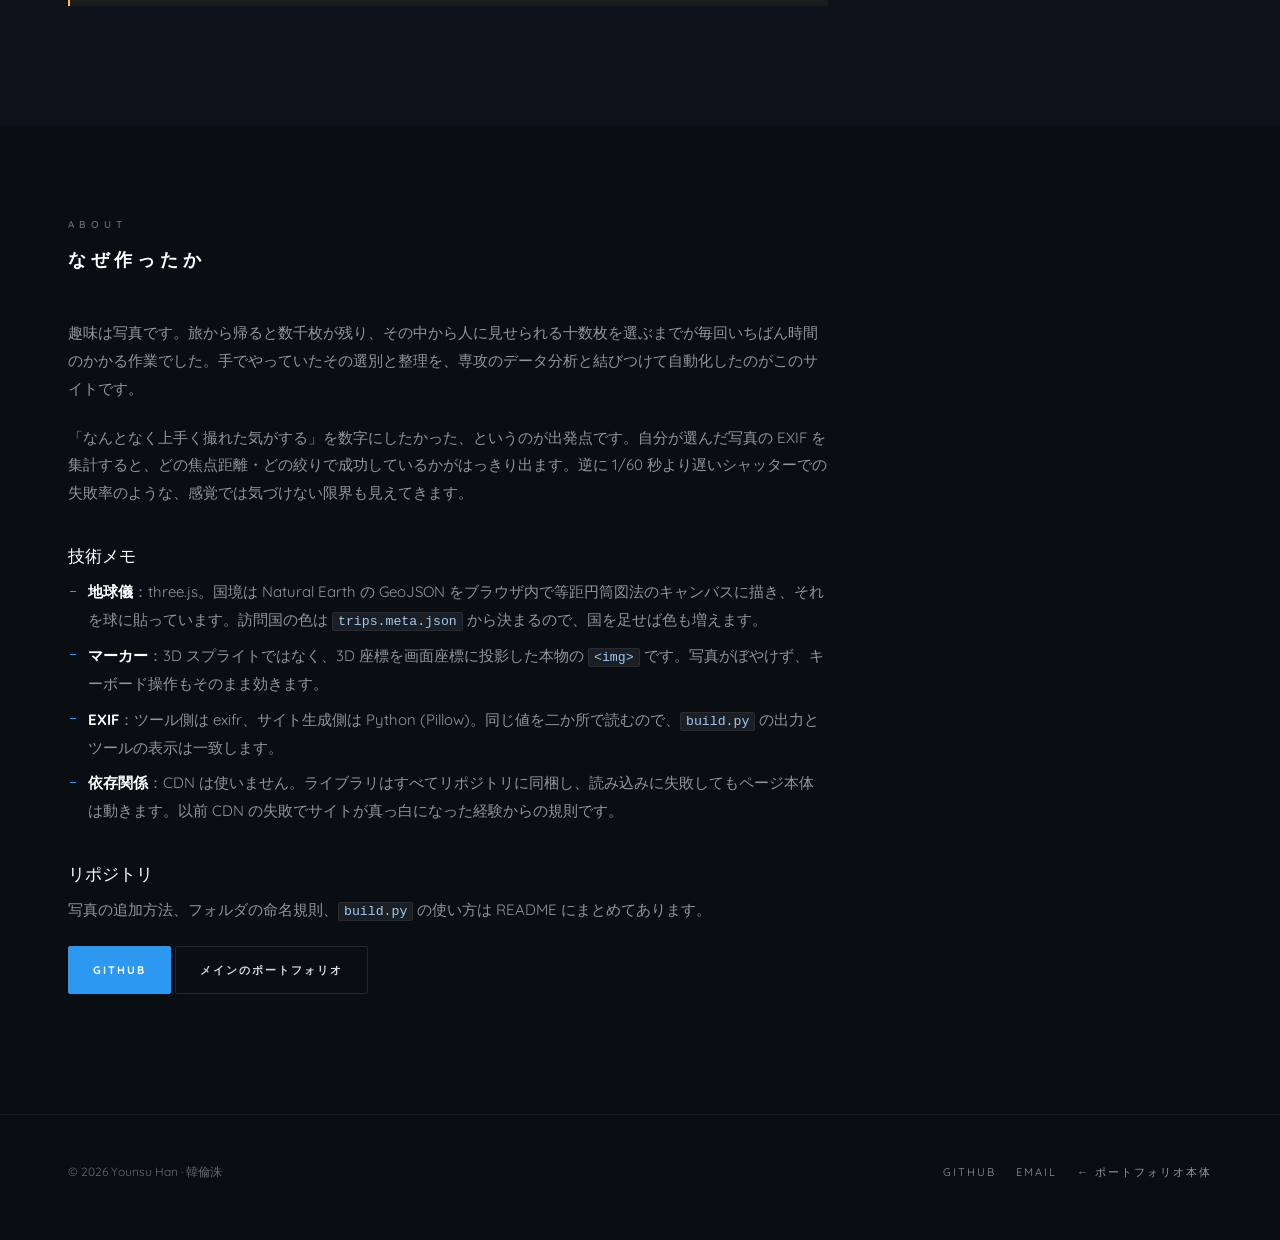
==== commit 5d8cd09e: "1" ====
--- a/photo/index.html
+++ b/photo/index.html
@@ -16,7 +16,7 @@
 <link href="https://fonts.googleapis.com/css2?family=Quicksand:wght@300;400;500;600;700&family=Playfair+Display:ital,wght@0,400;0,700;1,400;1,700&display=swap" rel="stylesheet" />
 
 <!-- ?v= 는 캐시 무효화용입니다. CSS / JS 를 고칠 때마다 숫자를 올리세요. -->
-<link rel="stylesheet" href="style.css?v=5" />
+<link rel="stylesheet" href="style.css?v=6" />
 </head>
 <body>
 
@@ -224,9 +224,9 @@
 <script src="vendor/three.min.js?v=1"></script>
 <script src="vendor/anime.min.js?v=1"></script>
 <script src="data/world-110m.js?v=1"></script>
-<script src="data/trips.js?v=1"></script>
-<script src="js/i18n.js?v=1"></script>
-<script src="js/globe.js?v=1"></script>
-<script src="js/main.js?v=1"></script>
+<script src="data/trips.js?v=2"></script>
+<script src="js/i18n.js?v=2"></script>
+<script src="js/globe.js?v=2"></script>
+<script src="js/main.js?v=2"></script>
 </body>
 </html>
--- a/photo/style.css
+++ b/photo/style.css
@@ -637,3 +637,15 @@
   .lb-nav { width: 34px; height: 54px; font-size: 22px; }
   .shot-exif { opacity: 1; }         /* 모바일은 hover 가 없습니다 */
 }
+
+
+/* ── 원본 앨범(Drive) 링크 ─────────────────────────────────────────
+   사진 자체는 thumbs/ 에서 나옵니다. 이 링크는 방문자가 눌러서
+   나가는 외부 링크일 뿐이라, 드라이브가 느리거나 막혀도
+   페이지에는 아무 영향이 없습니다. */
+.trip-origin {
+  display: flex; align-items: center; flex-wrap: wrap; gap: 12px;
+  margin: 18px 0 0;
+}
+.trip-origin-note { font-size: 12px; color: var(--dim); }
+@media (max-width: 600px) { .trip-origin { gap: 8px; } }
